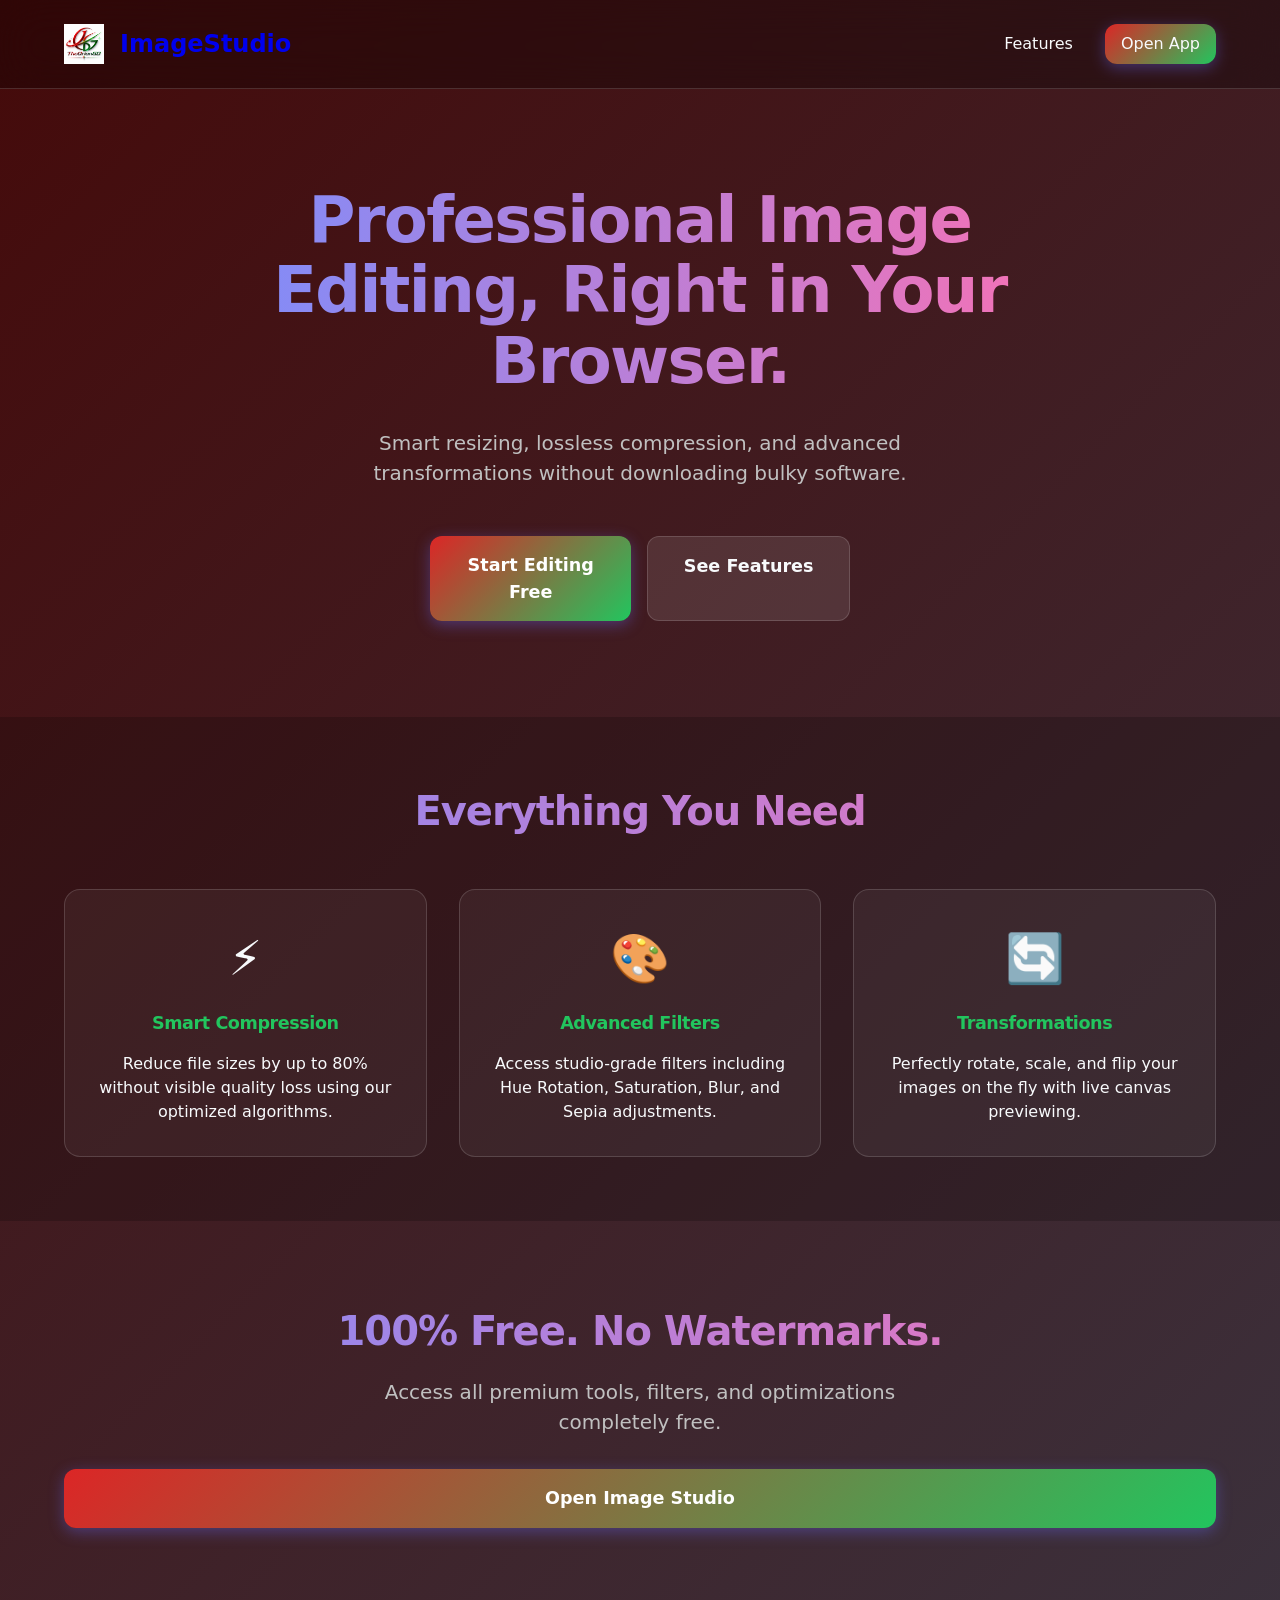
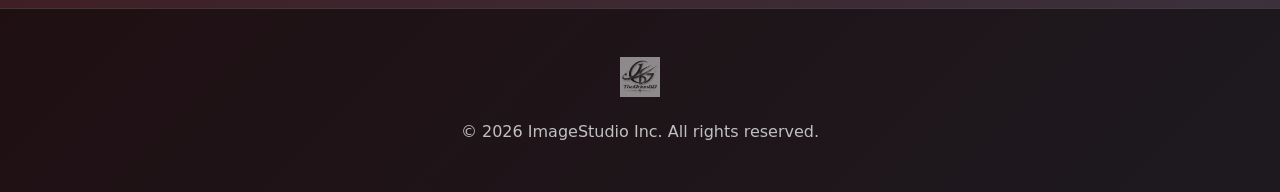
==== index.html @ 41bafc2b "ImageOptimizer-Toolkit UPGRADED" ====
<!DOCTYPE html>
<html lang="en">
<head>
    <meta charset="UTF-8">
    <meta name="viewport" content="width=device-width, initial-scale=1.0">
    <title>ImageStudio - Professional Image Manipulation</title>
    <link rel="icon" type="image/png" href="LOGO .png">
    <link rel="stylesheet" href="styles.css">
    <link rel="stylesheet" href="marketing.css">
</head>
<body class="marketing-page">

    <!-- Navigation -->
    <nav class="navbar">
        <a href="index.html" class="nav-brand">
            <img src="LOGO .png" alt="Logo" class="nav-logo" onerror="this.style.display='none'">
            ImageStudio
        </a>
        <div class="nav-links">
            <a href="#features">Features</a>
            <a href="home.html" class="btn-primary" style="padding: 0.5rem 1rem;">Open App</a>
        </div>
    </nav>

    <!-- Hero Section -->
    <header class="hero-section">
        <h1 class="hero-title gradient-text">Professional Image Editing, Right in Your Browser.</h1>
        <p class="hero-subtitle">Smart resizing, lossless compression, and advanced transformations without downloading bulky software.</p>
        <div class="hero-cta">
            <a href="home.html" class="btn-primary btn-large">Start Editing Free</a>
            <a href="#features" class="btn-secondary btn-large">See Features</a>
        </div>
    </header>

    <!-- Features -->
    <section id="features" class="features-section">
        <h2 class="section-title gradient-text">Everything You Need</h2>
        <div class="features-grid">
            <div class="feature-card">
                <div class="feature-icon">⚡</div>
                <h3>Smart Compression</h3>
                <p>Reduce file sizes by up to 80% without visible quality loss using our optimized algorithms.</p>
            </div>
            <div class="feature-card">
                <div class="feature-icon">🎨</div>
                <h3>Advanced Filters</h3>
                <p>Access studio-grade filters including Hue Rotation, Saturation, Blur, and Sepia adjustments.</p>
            </div>
            <div class="feature-card">
                <div class="feature-icon">🔄</div>
                <h3>Transformations</h3>
                <p>Perfectly rotate, scale, and flip your images on the fly with live canvas previewing.</p>
            </div>
        </div>
    </section>

    <!-- Free Banner -->
    <section class="pricing-section" style="text-align: center;">
        <h2 class="section-title gradient-text">100% Free. No Watermarks.</h2>
        <p class="hero-subtitle" style="margin-top: -2rem;">Access all premium tools, filters, and optimizations completely free.</p>
        <a href="home.html" class="btn-primary btn-large" style="margin-top: 2rem;">Open Image Studio</a>
    </section>

    <!-- Footer -->
    <footer class="marketing-footer">
        <img src="LOGO .png" alt="Logo" style="height: 40px; filter: grayscale(1); opacity: 0.5; margin-bottom: 1rem;" onerror="this.style.display='none'">
        <p style="color: var(--text-muted);">&copy; 2026 ImageStudio Inc. All rights reserved.</p>
    </footer>

</body>
</html>
---- styles.css ----
/* Mobile First Extreme Responsive & Glassmorphism Design */

:root {
    --bg-dark: #1a1a1a;
    --primary: #dc2626;
    --primary-hover: #b91c1c;
    --secondary: #22c55e;
    --secondary-hover: #16a34a;
    --text-main: #f8fafc;
    --text-muted: #c0c0c0;
    --glass-bg: rgba(255, 255, 255, 0.08);
    --glass-border: rgba(255, 255, 255, 0.15);
    --glass-shadow: 0 8px 32px 0 rgba(0, 0, 0, 0.37);
    --transition: all 0.3s cubic-bezier(0.4, 0, 0.2, 1);
}

* {
    box-sizing: border-box;
    margin: 0;
    padding: 0;
    font-family: 'Inter', 'Segoe UI', system-ui, sans-serif;
}

html, body {
    width: 100%;
    margin: 0;
    padding: 0;
    background-color: #0f172a;
}

body.app-page {
    height: 100vh;
    overflow: hidden; /* Remove scroller for the app */
}

body {
    min-height: 100vh;
    background: linear-gradient(-45deg, #450a0a, #064e3b, #374151, #450a0a);
    background-size: 400% 400%;
    animation: gradientBG 15s ease infinite;
    color: var(--text-main);
    display: flex;
    flex-direction: column;
    line-height: 1.5;
}

/* Glassmorphism Panel Base */
.glass-panel {
    background: var(--glass-bg);
    backdrop-filter: blur(16px);
    -webkit-backdrop-filter: blur(16px);
    border: 1px solid var(--glass-border);
    border-radius: 24px;
    box-shadow: var(--glass-shadow);
    width: 100%;
    overflow-y: hidden;
    padding: 2rem 1.5rem;
    display: flex;
    flex-direction: column;
    gap: 1.5rem;
    animation: fadeIn 0.6s ease-out;
}

.glass-panel::-webkit-scrollbar {
    width: 0px;
    background: transparent;
}

.glass-panel-inner {
    background: rgba(0, 0, 0, 0.2);
    border-radius: 12px;
    padding: 1rem;
    border: 1px solid rgba(255, 255, 255, 0.05);
}

/* Typography & Gradients */
.gradient-text {
    background: linear-gradient(to right, #818cf8, #f472b6);
    -webkit-background-clip: text;
    background-clip: text;
    color: transparent;
    font-weight: 800;
}

h1, h2, h3 {
    margin-bottom: 0.5rem;
    letter-spacing: -0.025em;
}

h3 {
    font-size: 1.1rem;
    color: var(--text-muted);
    margin-bottom: 0.75rem;
}

/* Landing Page Specific */
.landing-page {
    justify-content: center;
    align-items: center;
}

.landing-container {
    text-align: center;
    align-items: center;
}

.landing-logo {
    width: 120px;
    height: 120px;
    object-fit: contain;
    margin-bottom: 1rem;
    filter: drop-shadow(0 0 15px rgba(255, 255, 255, 0.2));
    animation: float 6s ease-in-out infinite;
}

.landing-subtitle {
    color: var(--text-muted);
    font-size: 1.1rem;
    margin-bottom: 2rem;
}

/* App Header */
.app-header {
    text-align: center;
    position: relative;
}

.full-header {
    padding: 1rem 2rem;
    display: flex;
    justify-content: space-between;
    align-items: center;
    background: rgba(0, 0, 0, 0.4);
    backdrop-filter: blur(10px);
    border-bottom: 1px solid var(--glass-border);
    z-index: 10;
}
.full-header h2 { margin: 0; }

/* Split Layout Specifics */
.full-screen-main {
    flex: 1;
    display: flex;
    flex-direction: column;
    height: calc(100vh - 70px);
    overflow: hidden;
}

.upload-state {
    flex: 1;
    display: flex;
    justify-content: center;
    align-items: center;
    padding: 2rem;
}

.massive-drop-zone {
    width: 100%;
    max-width: 800px;
    min-height: 400px;
    border-width: 4px;
    font-size: 1.2rem;
}
.massive-drop-zone .upload-icon { font-size: 5rem; margin-bottom: 1rem; }

.editor-state {
    flex: 1;
    display: grid;
    grid-template-columns: 1fr 5px 380px;
    height: 100%;
}

.resizer {
    width: 5px;
    background: rgba(255, 255, 255, 0.1);
    cursor: col-resize;
    z-index: 10;
    transition: background 0.2s;
}

.resizer:hover, .resizer:active {
    background: var(--primary);
}

.preview-pane {
    display: flex;
    justify-content: center;
    align-items: center;
    padding: 2rem;
    background: rgba(0, 0, 0, 0.1);
    overflow: hidden;
}

.canvas-container {
    max-width: 100%;
    max-height: 100%;
    display: flex;
    justify-content: center;
    align-items: center;
}

.live-image {
    max-width: 100%;
    max-height: 80vh;
    object-fit: contain;
    border-radius: 12px;
    box-shadow: 0 10px 30px rgba(0,0,0,0.5);
    transition: transform 0.2s;
}

.sidebar-pane {
    border-radius: 0;
    border-top: none;
    border-bottom: none;
    border-right: none;
    padding: 0;
    display: flex;
    flex-direction: column;
    height: 100%;
    overflow: hidden;
}

.sidebar-scrollable {
    flex: 1;
    overflow-y: auto;
    padding: 1.5rem;
    height: 100%;
}
.sidebar-scrollable::-webkit-scrollbar { width: 0px; }

@media (max-width: 768px) {
    .editor-state {
        grid-template-columns: 1fr;
        grid-template-rows: auto 1fr;
        overflow-y: auto;
    }
    .full-screen-main { height: auto; overflow: auto; }
    .sidebar-pane { border-left: none; border-top: 1px solid var(--glass-border); }
    .live-image { max-height: 50vh; }
    .preview-pane { padding: 1rem; }
}

.back-link {
    position: absolute;
    left: 0;
    top: 5px;
    color: var(--text-muted);
    text-decoration: none;
    font-size: 0.9rem;
    transition: var(--transition);
}

.back-link:hover {
    color: var(--text-main);
    transform: translateX(-4px);
}

/* Buttons */
.btn-primary, .btn-secondary {
    display: inline-block;
    width: 100%;
    padding: 0.875rem 1.5rem;
    border-radius: 12px;
    border: none;
    font-size: 1rem;
    font-weight: 600;
    text-align: center;
    text-decoration: none;
    cursor: pointer;
    transition: var(--transition);
}

.btn-primary {
    background: linear-gradient(135deg, var(--primary), var(--secondary));
    color: white;
    box-shadow: 0 4px 15px rgba(99, 102, 241, 0.4);
}

.btn-primary:hover {
    transform: translateY(-2px);
    box-shadow: 0 6px 20px rgba(99, 102, 241, 0.6);
}

.btn-secondary {
    background: rgba(255, 255, 255, 0.1);
    color: var(--text-main);
    border: 1px solid var(--glass-border);
}

.btn-secondary:hover {
    background: rgba(255, 255, 255, 0.2);
    transform: translateY(-2px);
}

.btn-large {
    padding: 1rem 1.5rem;
    font-size: 1.1rem;
}

/* Drop Zone */
.drop-zone {
    background: rgba(0, 0, 0, 0.2);
    border: 2px dashed rgba(255, 255, 255, 0.3);
    border-radius: 16px;
    padding: 2.5rem 1.5rem;
    text-align: center;
    cursor: pointer;
    transition: var(--transition);
}

.drop-zone:hover, .drop-zone.drag-active {
    background: rgba(255, 255, 255, 0.1);
    border-color: var(--primary);
}

.upload-icon {
    font-size: 2.5rem;
    margin-bottom: 0.5rem;
}

/* Images */
.image-preview {
    max-width: 100%;
    height: auto;
    border-radius: 12px;
    box-shadow: 0 4px 15px rgba(0,0,0,0.3);
    margin-bottom: 1rem;
}

/* Settings Sections */
.settings-group {
    margin-bottom: 1.5rem;
    background: rgba(0, 0, 0, 0.2);
    border-radius: 12px;
    padding: 1rem;
    border: 1px solid var(--glass-border);
}

details > summary {
    list-style: none;
    cursor: pointer;
    user-select: none;
    outline: none;
    display: flex;
    align-items: center;
}

details > summary::-webkit-details-marker {
    display: none;
}

details > summary::before {
    content: '▶';
    display: inline-block;
    margin-right: 10px;
    font-size: 0.8rem;
    color: var(--primary);
    transition: transform 0.3s;
}

details[open] > summary::before {
    transform: rotate(90deg);
}

details > summary h3 {
    margin-bottom: 0;
    display: inline-block;
}

.transform-buttons {
    display: grid;
    grid-template-columns: 1fr 1fr;
    gap: 0.75rem;
    margin-top: 1rem;
}

.resolution-inputs {
    display: flex;
    align-items: center;
    gap: 0.5rem;
    margin-bottom: 0.75rem;
}

.x-divider {
    color: var(--text-muted);
    font-weight: bold;
}

/* Form Elements */
input[type="number"], .custom-select {
    width: 100%;
    background: rgba(0, 0, 0, 0.2);
    border: 1px solid var(--glass-border);
    color: var(--text-main);
    padding: 0.75rem;
    border-radius: 8px;
    font-size: 1rem;
    outline: none;
    transition: var(--transition);
}

input[type="number"]:focus, .custom-select:focus {
    border-color: var(--primary);
    background: rgba(0, 0, 0, 0.3);
}

.custom-select option {
    background: #1e1b4b;
    color: white;
}

/* Checkbox */
.checkbox-label {
    display: flex;
    align-items: center;
    gap: 0.5rem;
    cursor: pointer;
    font-size: 0.9rem;
    color: var(--text-muted);
}

.checkbox-label input[type="checkbox"] {
    width: 18px;
    height: 18px;
    accent-color: var(--primary);
}

/* Sliders */
.slider-container label {
    display: flex;
    justify-content: space-between;
    margin-bottom: 0.25rem;
    margin-top: 1rem;
    font-size: 0.9rem;
}

.slider-container label:first-child {
    margin-top: 0;
}

.value-badge {
    background: rgba(255,255,255,0.1);
    padding: 0.1rem 0.5rem;
    border-radius: 12px;
    font-size: 0.8rem;
    font-family: monospace;
}

.custom-slider {
    -webkit-appearance: none;
    width: 100%;
    height: 6px;
    border-radius: 3px;
    background: rgba(255,255,255,0.2);
    outline: none;
}

.custom-slider::-webkit-slider-thumb {
    -webkit-appearance: none;
    appearance: none;
    width: 18px;
    height: 18px;
    border-radius: 50%;
    background: var(--primary);
    cursor: pointer;
    transition: var(--transition);
    box-shadow: 0 0 10px rgba(99, 102, 241, 0.5);
}

.custom-slider::-webkit-slider-thumb:hover {
    transform: scale(1.2);
}

/* Info Box */
.image-info {
    font-size: 0.85rem;
    line-height: 1.6;
    color: var(--text-muted);
}
.image-info strong {
    color: var(--text-main);
}

/* Footer */
.app-footer {
    position: fixed;
    bottom: 0;
    left: 0;
    width: 100%;
    padding: 1rem;
    text-align: center;
    background: rgba(0, 0, 0, 0.4);
    backdrop-filter: blur(10px);
    -webkit-backdrop-filter: blur(10px);
    display: flex;
    flex-direction: column;
    align-items: center;
    gap: 0.5rem;
    font-size: 0.8rem;
    color: var(--text-muted);
    z-index: 10;
}
.app-footer img {
    height: 24px;
}

/* Animations */
@keyframes fadeIn {
    from { opacity: 0; transform: translateY(20px); }
    to { opacity: 1; transform: translateY(0); }
}

@keyframes float {
    0% { transform: translateY(0px); }
    50% { transform: translateY(-15px); }
    100% { transform: translateY(0px); }
}

@keyframes gradientBG {
    0% { background-position: 0% 50%; }
    50% { background-position: 100% 50%; }
    100% { background-position: 0% 50%; }
}

/* Media Queries */
@media (min-width: 640px) {
    .glass-panel {
        max-width: 600px;
        padding: 3rem 2.5rem;
    }
    
    .settings-section {
        display: grid;
        grid-template-columns: 1fr 1fr;
        gap: 1.5rem;
    }
    
    .settings-group {
        margin-bottom: 0;
    }
    
    .settings-group:last-child {
        grid-column: span 2;
    }
}
---- marketing.css ----
/* SaaS Marketing Pages Styles */
body.marketing-page {
    flex-direction: column;
    justify-content: flex-start;
    align-items: stretch;
    height: auto;
    min-height: 100vh;
    overflow-y: auto;
    padding: 0;
}

/* Navbar */
.navbar {
    display: flex;
    justify-content: space-between;
    align-items: center;
    padding: 1.5rem 5%;
    background: rgba(0, 0, 0, 0.3);
    backdrop-filter: blur(20px);
    border-bottom: 1px solid var(--glass-border);
    position: sticky;
    top: 0;
    z-index: 100;
}

.nav-brand {
    display: flex;
    align-items: center;
    gap: 1rem;
    font-size: 1.5rem;
    font-weight: 800;
    text-decoration: none;
}

.nav-logo {
    width: 40px;
    height: 40px;
    object-fit: contain;
}

.nav-links {
    display: flex;
    gap: 2rem;
    align-items: center;
}

.nav-links a {
    color: var(--text-main);
    text-decoration: none;
    font-weight: 500;
    transition: color 0.3s;
}

.nav-links a:hover {
    color: var(--secondary);
}

/* Hero Section */
.hero-section {
    padding: 6rem 5%;
    text-align: center;
    display: flex;
    flex-direction: column;
    align-items: center;
    gap: 2rem;
}

.hero-title {
    font-size: 4rem;
    line-height: 1.1;
    max-width: 800px;
    margin: 0 auto;
}

.hero-subtitle {
    font-size: 1.25rem;
    color: var(--text-muted);
    max-width: 600px;
    margin: 0 auto;
}

.hero-cta {
    display: flex;
    gap: 1rem;
    justify-content: center;
    margin-top: 1rem;
}

/* Features Grid */
.features-section {
    padding: 4rem 5%;
    background: rgba(0, 0, 0, 0.2);
}

.section-title {
    text-align: center;
    font-size: 2.5rem;
    margin-bottom: 3rem;
}

.features-grid {
    display: grid;
    grid-template-columns: repeat(auto-fit, minmax(300px, 1fr));
    gap: 2rem;
    max-width: 1200px;
    margin: 0 auto;
}

.feature-card {
    background: rgba(255, 255, 255, 0.05);
    border: 1px solid var(--glass-border);
    border-radius: 16px;
    padding: 2rem;
    text-align: center;
    transition: transform 0.3s;
}

.feature-card:hover {
    transform: translateY(-5px);
}

.feature-icon {
    font-size: 3rem;
    margin-bottom: 1rem;
}

.feature-card h3 {
    color: var(--secondary);
    margin-bottom: 1rem;
}

/* Pricing Section */
.pricing-section {
    padding: 5rem 5%;
}

.pricing-grid {
    display: grid;
    grid-template-columns: repeat(auto-fit, minmax(300px, 1fr));
    gap: 2rem;
    max-width: 900px;
    margin: 0 auto;
}

.pricing-card {
    background: rgba(0, 0, 0, 0.3);
    border: 1px solid var(--glass-border);
    border-radius: 24px;
    padding: 3rem 2rem;
    text-align: center;
    display: flex;
    flex-direction: column;
}

.pricing-card.pro {
    background: linear-gradient(135deg, rgba(220, 38, 38, 0.1), rgba(219, 39, 119, 0.1));
    border-color: var(--primary);
    position: relative;
}

.pro-badge {
    position: absolute;
    top: -15px;
    left: 50%;
    transform: translateX(-50%);
    background: linear-gradient(to right, var(--primary), var(--secondary));
    color: white;
    padding: 0.5rem 1rem;
    border-radius: 20px;
    font-weight: bold;
    font-size: 0.9rem;
}

.price {
    font-size: 3.5rem;
    font-weight: 800;
    margin: 1.5rem 0;
}

.price span {
    font-size: 1rem;
    color: var(--text-muted);
}

.pricing-features {
    list-style: none;
    padding: 0;
    margin: 0 0 2rem 0;
    text-align: left;
    flex-grow: 1;
}

.pricing-features li {
    margin-bottom: 1rem;
    display: flex;
    align-items: center;
    gap: 0.5rem;
}

.pricing-features li::before {
    content: '✓';
    color: var(--primary);
    font-weight: bold;
}

/* Footer */
.marketing-footer {
    padding: 3rem 5%;
    text-align: center;
    background: rgba(0, 0, 0, 0.5);
    border-top: 1px solid var(--glass-border);
    margin-top: auto;
}

/* Auth Pages */
.auth-page {
    display: flex;
    justify-content: center;
    align-items: center;
    min-height: 100vh;
}

.auth-card {
    width: 100%;
    max-width: 400px;
    padding: 3rem 2rem;
    text-align: center;
}

.auth-form {
    display: flex;
    flex-direction: column;
    gap: 1.5rem;
    margin-top: 2rem;
}

.auth-form input {
    width: 100%;
    padding: 1rem;
    background: rgba(0, 0, 0, 0.2);
    border: 1px solid var(--glass-border);
    border-radius: 8px;
    color: white;
    font-size: 1rem;
}

.auth-form input:focus {
    outline: none;
    border-color: var(--primary);
}

.auth-links {
    margin-top: 1.5rem;
    font-size: 0.9rem;
    color: var(--text-muted);
}

.auth-links a {
    color: var(--primary);
    text-decoration: none;
}

/* Freemium Badges in App */
.premium-badge {
    display: inline-block;
    background: linear-gradient(to right, #ec4899, #8b5cf6);
    color: white;
    font-size: 0.6rem;
    padding: 2px 6px;
    border-radius: 4px;
    margin-left: 8px;
    font-weight: bold;
    vertical-align: middle;
}
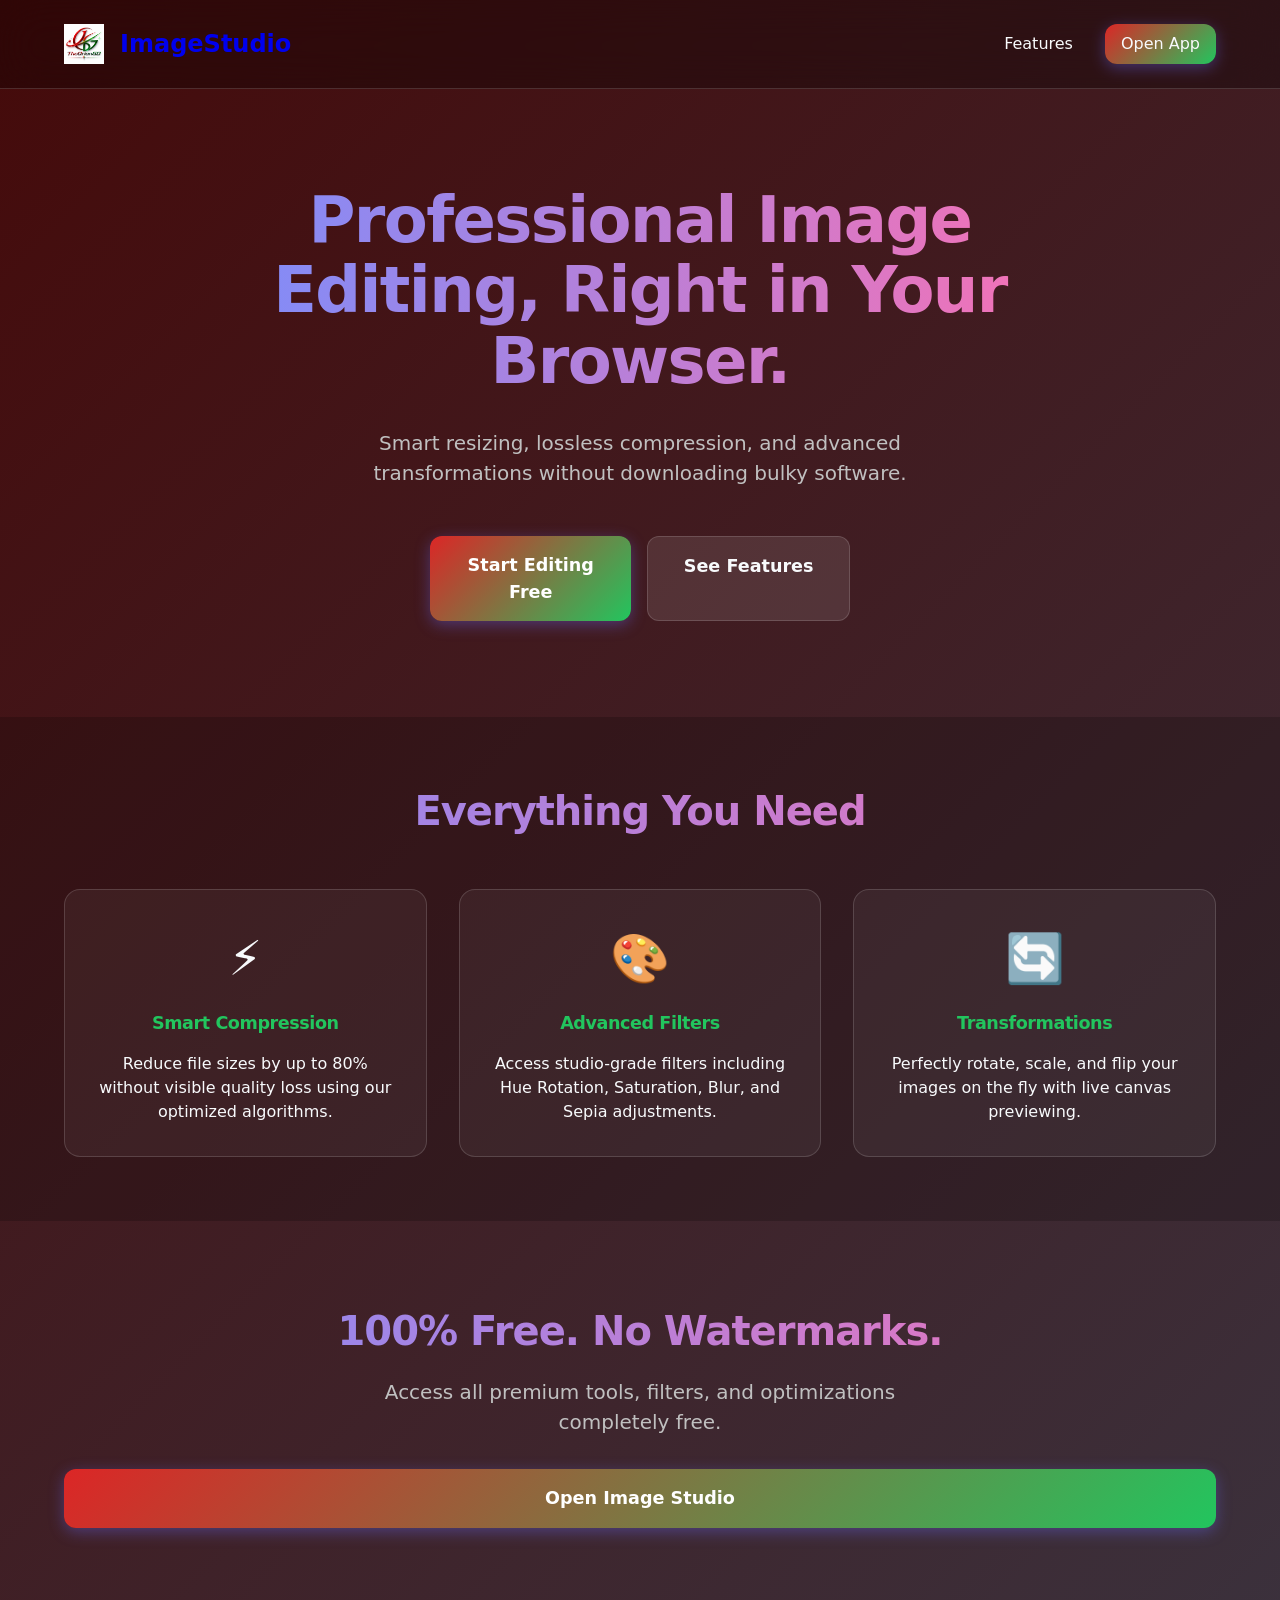
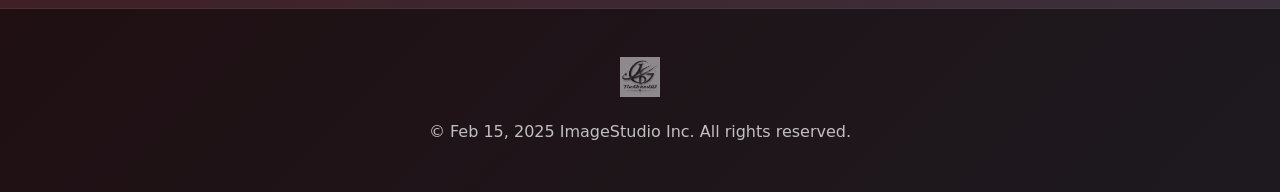
==== commit 4748acf6: "Update index.html" ====
--- a/index.html
+++ b/index.html
@@ -64,7 +64,7 @@
     <!-- Footer -->
     <footer class="marketing-footer">
         <img src="LOGO .png" alt="Logo" style="height: 40px; filter: grayscale(1); opacity: 0.5; margin-bottom: 1rem;" onerror="this.style.display='none'">
-        <p style="color: var(--text-muted);">&copy; 2026 ImageStudio Inc. All rights reserved.</p>
+        <p style="color: var(--text-muted);">&copy; Feb 15, 2025 ImageStudio Inc. All rights reserved.</p>
     </footer>
 
 </body>
